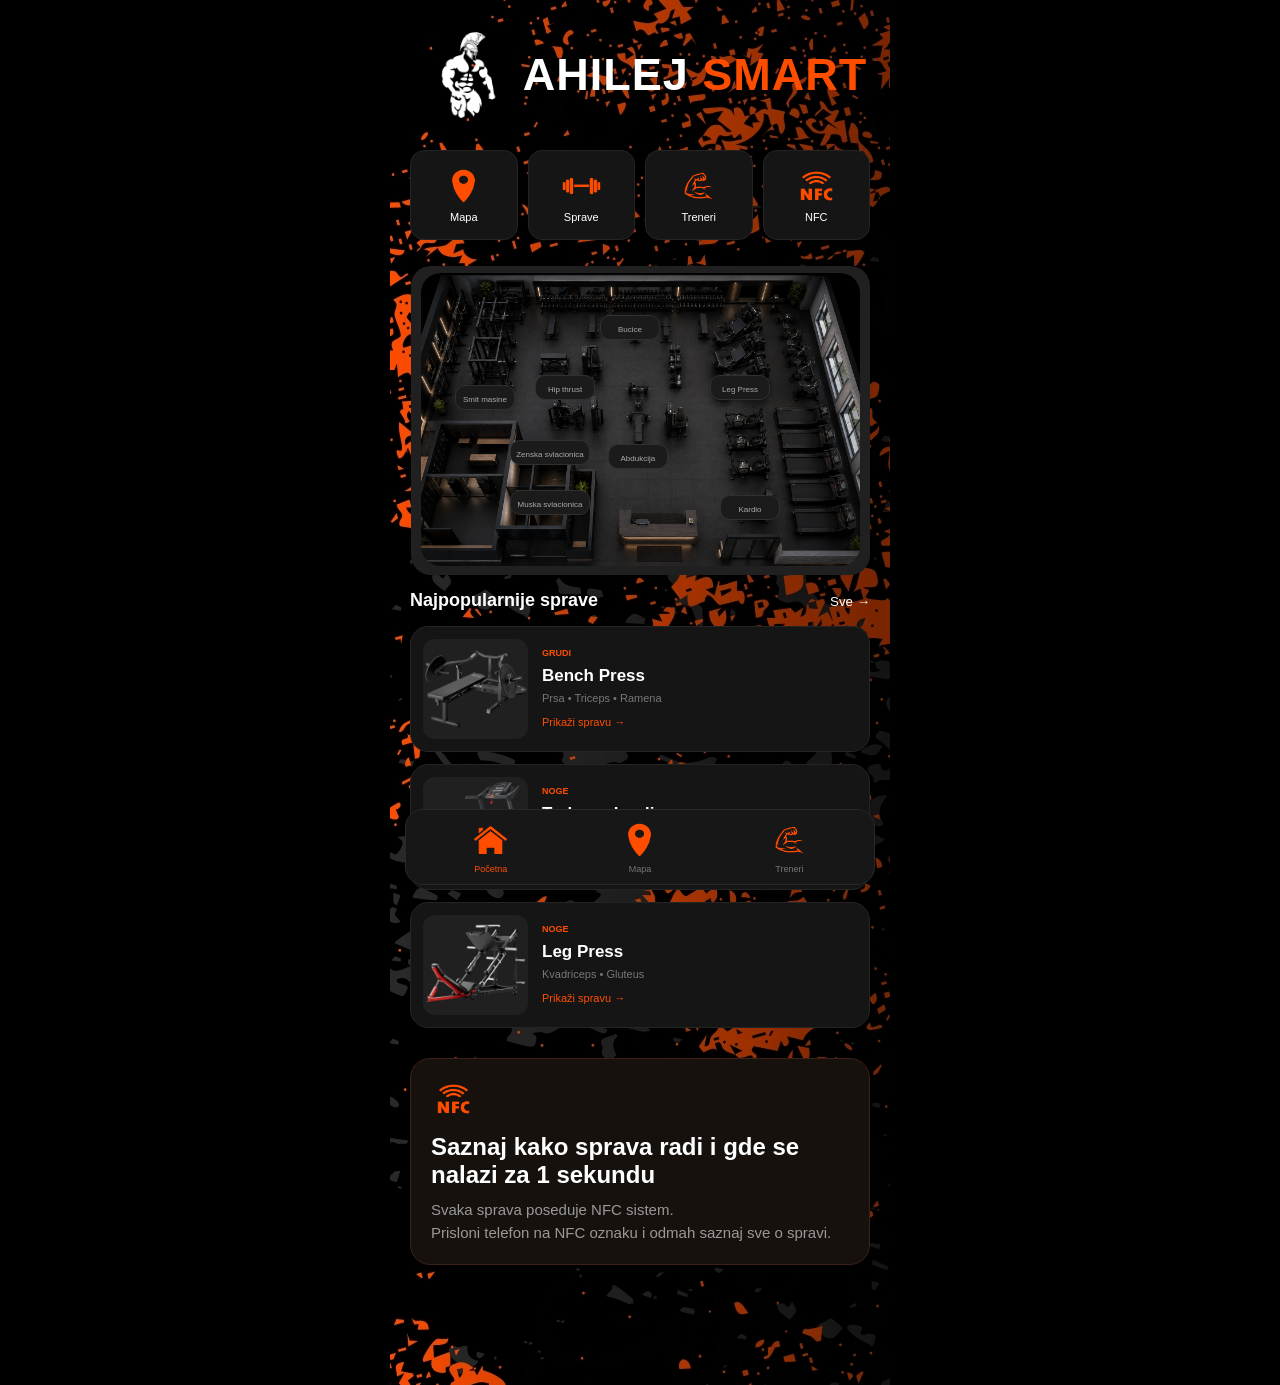
==== index.html @ 61a32daa "Update index.html" ====
<!DOCTYPE html>
<html lang="sr">
<head>
    <meta charset="UTF-8">
    <meta name="viewport" content="width=device-width, initial-scale=1.0">

    <title>Ahilej Smart Gym</title>

    <link rel="stylesheet" href="izgled.css">

</head>

<body>

    <div class="app">

       
        <header>
            <img class="a" src="a09cf7c3-b63e-42ff-845c-2c6d78ee60a0.png";>
            <div>
                <h1>AHILEJ <span>SMART</span></h1>
                
            </div>
            
            
        </header>
        </section>





       
        <section class="quick-buttons">

            <button>
                <a href="Untitled-1.html">
                <div>   
                    <img src="Untitled design (14).png">   
                </div>
                <span>Mapa</span>
                </a>
                
            </button>

            <button>
                <a href="Untitled-3.html">
<div> <img src="Untitled design (15).png"> </div>
                <span>Sprave</span>
                </a>
                
            </button>

            <button>
                <a href="unititled-2.html">
<div> <img src="Untitled design (16).png"> </div>
                <span>Treneri</span>
                </a>
                
            </button>

            <button>
                <div ><img src="Untitled design (17).png"> </div>
                <span>NFC</span>
            </button>

        </section>


        
        <section class="section">


            <div class="map">

                <div class="map-label cardio">
                     <img class="ak" src="ChatGPT Image 4. сеп 2026. 15_26_04.png";>
                </div>

                <div class="machine machine-1">
                    <span></span>
                    <small>Bucice</small>
                </div>

                <div class="machine machine-2">
                    <span></span>
                    <small>Hip  thrust</small>
                </div>

             

                <div class="machine machine-3 active">
                    <span></span>
                    <small>Leg Press</small>
                </div>

                <div class="machine machine-4">
                    <span></span>
                    <small>Kardio</small>
                </div>

                

                <div class="machine machine-5">
                    <span></span>
                    <small>Abdukcija</small>
                </div>

                <div class="machine machine-6">
                    <span></span>
                    <small>Smit masine</small>
                </div>

                <div class="machine machine-7">
                    <span></span>
                    <small>Muska svlacionica</small>
                </div>

                <div class="machine machine-8">
                    <span></span>
                    <small>Zenska svlacionica</small>
                </div>
               

            </div>

        </section>


        <!-- POPULAR MACHINES -->
        <section class="section">

            <div class="section-title">
                <h2>Najpopularnije sprave</h2>
                <a href="Untitled-3.html">
                <button class="see-all">Sve →</button>
            </a>
            </div>


            <div class="machines">

                <div class="machine-card">

                    <div class="machine-image">
                        <img class="a" src="Untitled design (20).png">
                    </div>

                    <div class="machine-info">
                        <span class="category">GRUDI</span>

                        <h3>Bench Press</h3>

                        <p>Prsa • Triceps • Ramena</p>

                        <button class="machine-button">
                            Prikaži spravu →
                        </button>
                    </div>

                </div>

                    <div class="machine-card">

                    <div class="machine-image">
                        <img class="a"  src="Untitled design (22).png">
                    </div>

                    <div class="machine-info">
                        <span class="category">NOGE</span>

                        <h3>Traka za kardio</h3>

                        <p>Kvadriceps • Gluteus • Listovi</p>

                        <button class="machine-button">
                            Prikaži spravu →
                        </button>
                    </div>

                </div>

                <div class="machine-card">

                    <div class="machine-image">
                     <img class="a"  src="Untitled design (19).png">
                    </div>

                    <div class="machine-info">
                        <span class="category">NOGE</span>

                        <h3>Leg Press</h3>

                        <p>Kvadriceps • Gluteus</p>

                        <button class="machine-button">
                            Prikaži spravu →
                        </button>
                    </div>

                </div>

            </div>

        </section>


        <!-- NFC -->
        <section class="nfc-card">

            <div ><img src="Untitled design (17).png"> </div>

            <div>
                

                <h2>Saznaj kako sprava radi i gde se nalazi za 1 sekundu</h2>
                <p>
                    Svaka sprava poseduje NFC sistem.<br>
                
                    Prisloni telefon na NFC oznaku
                    i odmah saznaj sve o spravi.
                </p>
            </div>

           

        </section>


        <!-- BOTTOM NAV -->
        <nav class="bottom-nav">

            <a href="index.html" class="active">
                <img src="Untitled design (18).png"> 
                Početna
            </a>

            <a href="Untitled-1.html">
                <img src="Untitled design (14).png">
                Mapa
            </a>

            <a href="unititled-2.html">
                <img src="Untitled design (16).png">
                Treneri
            </a>

           

        </nav>

    </div>

</body>
</html>
---- izgled.css ----
* {
    margin: 0;
    padding: 0;
    box-sizing: border-box;
}

body {
    
    font-family: Arial, Helvetica, sans-serif;
    background: black;
    color: white;
    
}
 
.ak{
    border-radius: 20px;
    width: 100%;
    height: 100%;
}

.appa {
    background-image: url(Untitled\ design\ \(2\).jpg);
    width: 100%;
    height: 100%;
    max-width: 500px;
    margin: auto;
    padding: 20px;
    padding-bottom: 312px;
    
}

.appk {
    background-image: url(Untitled\ design\ \(2\).jpg);
    width: 100%;
    height: 100%;
    max-width: 500px;
    margin: auto;
    padding: 20px;
    padding-bottom: 112px;
    
}

.apps {
    background-image: url(Untitled\ design\ \(2\).jpg);
    width: 100%;
    height: 765px;
    max-width: 500px;
    margin: auto;
    padding: 10px;
    
    
}

.app {
    background-image: url(Untitled\ design\ \(2\).jpg);
    width: 100%;
    height: 100%;
    max-width: 500px;
    margin: auto;
    padding: 20px;
    padding-bottom: 120px;
    
}

img{
    width: 45px;
    height: 40px;

}

header {
    display: flex;
    justify-content: center;
    align-items: center;
    
}

.a{
    width: 110px;
    height: 110px;
}

.small-text {
    color: #888;
    font-size: 13px;
    margin-bottom: 4px;
}

h1 {
    font-size: 45px;
    letter-spacing: 1px;
}

h1 span {
    color: #ff4d00;
}

.profile {
    width: 42px;
    height: 42px;
    border-radius: 50%;
    background: #ff4d00;

    display: flex;
    align-items: center;
    justify-content: center;

    font-weight: bold;
}


/* WELCOME */

.welcome {
    margin-top: 35px;

    display: flex;
    justify-content: space-between;
    align-items: center;
}

.welcome p {
    color: #999;
    font-size: 14px;
}

.welcome h2 {
    margin-top: 5px;
    font-size: 24px;
}

.fire {
    font-size: 35px;
}


/* SEARCH */

.search {
    margin-top: 25px;

    background: #151515;
    border: 1px solid #252525;

    border-radius: 14px;

    height: 52px;

    display: flex;
    align-items: center;

    padding: 0 15px;
}

.search span {
    font-size: 20px;
}

.search input {
    background: transparent;
    border: none;
    outline: none;

    color: white;

    width: 100%;

    margin-left: 10px;

    font-size: 14px;
}

.search input::placeholder {
    color: #777;
}


/* QUICK BUTTONS */

.quick-buttons {
    display: grid;
    grid-template-columns: repeat(4, 1fr);
    gap: 10px;

    margin-top: 20px;
}

.quick-buttons button {
    background: #151515;
    border: 1px solid #242424;

    border-radius: 14px;

    padding: 15px 5px;

    color: white;

    cursor: pointer;
}

.quick-buttons .icon {
    font-size: 23px;
    margin-bottom: 7px;
}

.quick-buttons span {
    font-size: 11px;
    
}

a {
    text-decoration: none;
    color: white;
}
/* SECTIONS */

.section {
    margin-top: 25px;
}

.section-title {
    display: flex;
    justify-content: space-between;
    align-items: center;
    margin-bottom: 15px;
}

.section-title h2 {
    font-size: 18px;
    
}

.see-all {
    border: none;
    background: transparent;
    color: white;
    cursor: pointer;
}


/* MAP */

.map {
    height: 300px;

    

    border-radius: 20px;

    position: relative;

}

.slika{
  position: relative;
  right: 50px;
  top: 100px;
  margin-top: -150px;
  height: auto;
 width: 120%;
 
}


/* MAP LABELS */

.map-label {
    position: absolute;

    background: #202020;

    border-radius: 20px;

    padding: 7px 10px;

    font-size: 9px;

    color: #aaa;
}

.cardio {
    top: 1px;
    left: 1px;
}

.chest {
    top: 15px;
    right: 15px;
}

.legs {
    bottom: 15px;
    left: 15px;
}


/* MACHINES */

.machine {
    position: absolute;

    width: 60px;
    height: 25px;

    background: #1b1b1b;

    border: 1px solid #303030;

    border-radius: 10px;

    display: flex;
    flex-direction: column;

    align-items: center;
    justify-content: center;

    gap: 3px;
}

.machine span {
    font-size: 22px;
}

.machine small {
    color: #aaa;
    font-size: 8px;
}

.machine-1 {
    top: 50px;
    left: 190px;
}

.machine-2 {
    top: 110px;
    left: 125px;
}

.machine-3 {
    top: 110px;
    right: 100px;
}

.machine-4 {
    top: 230px;
    right: 90px;
}

.machine-5 {
    bottom: 32%;
    left: 43%;
}

.machine-6 {
    bottom: 155px;
    left: 45px;
}

.machine-7 {
    bottom: 50px;
    left: 100px;
    width: 80px;
}

.machine-8 {
    bottom: 100px;
    left: 100px;
    width: 80px;
}





/* LOCATION */

.location {
    position: absolute;

    left: 50%;
    top: 52%;

    transform: translate(-50%, -50%);

    display: flex;
    align-items: center;
    gap: 7px;

    background: #ff4d00;

    padding: 7px 12px;

    border-radius: 20px;

    font-size: 10px;

    font-weight: bold;
}

.location-dot {
    width: 7px;
    height: 7px;

    background: white;

    border-radius: 50%;
}


/* MACHINE CARDS */

.machines {
    display: flex;
    flex-direction: column;
    gap: 12px;
}

.machine-card {
    background: #151515;

    border: 1px solid #252525;

    border-radius: 18px;

    padding: 12px;

    display: flex;

    gap: 14px;
}

.machine-image {
    width: 105px;
   
    height: 100px;

    background: #202020;

    border-radius: 12px;

    display: flex;
    align-items: center;
    justify-content: center;

    font-size: 40px;
}



.machine-info {
    padding-top: 3px;
}

.category {
    font-size: 9px;
    color: #ff4d00;
    font-weight: bold;
}

.machine-info h3 {
    margin-top: 6px;
    font-size: 17px;
}

.machine-info p {
    color: #777;
    font-size: 11px;
    margin-top: 6px;
}

.machine-button {
    margin-top: 12px;

    background: transparent;

    border: none;

    color: #ff4d00;

    font-size: 11px;

    cursor: pointer;
}


/* NFC CARD */

.nfc-card {
    margin-top: 30px;

    padding: 20px;

    border-radius: 20px;

    background: #17110e;

    border: 1px solid #3b2116;

    position: relative;
}

.nfc-icon {
    font-size: 30px;

    margin-bottom: 12px;
}

.nfc-card span {
    color: #ff4d00;

    font-size: 10px;

    font-weight: bold;
}

.nfc-card h2 {
    margin-top: 10px;

    font-size: 24px;
}

.nfc-card p {
    

    color: #999;

    font-size: 15px;

    line-height: 1.5;

    margin-top: 10px;
}

.nfc-button {
    margin-top: 15px;

    background: #ff4d00;

    border: none;

    color: white;

    padding: 10px 15px;

    border-radius: 9px;

    font-weight: bold;

    cursor: pointer;
}


/* BOTTOM NAV */

.bottom-nav {
    position: fixed;

    bottom: 15px;
    left: 50%;

    transform: translateX(-50%);

    width: calc(100% - 30px);
    max-width: 470px;

    background: #171717;

    border: 1px solid #292929;

    border-radius: 18px;

    padding: 10px;

    display: flex;
    justify-content: space-around;

    backdrop-filter: blur(10px);
}

.bottom-nav a {
    display: flex;
    flex-direction: column;

    align-items: center;

    gap: 4px;

    color: #777;

    font-size: 9px;

    cursor: pointer;
}

.bottom-nav a span {
    font-size: 18px;
}

.bottom-nav a.active {
    color: #ff4d00;
}
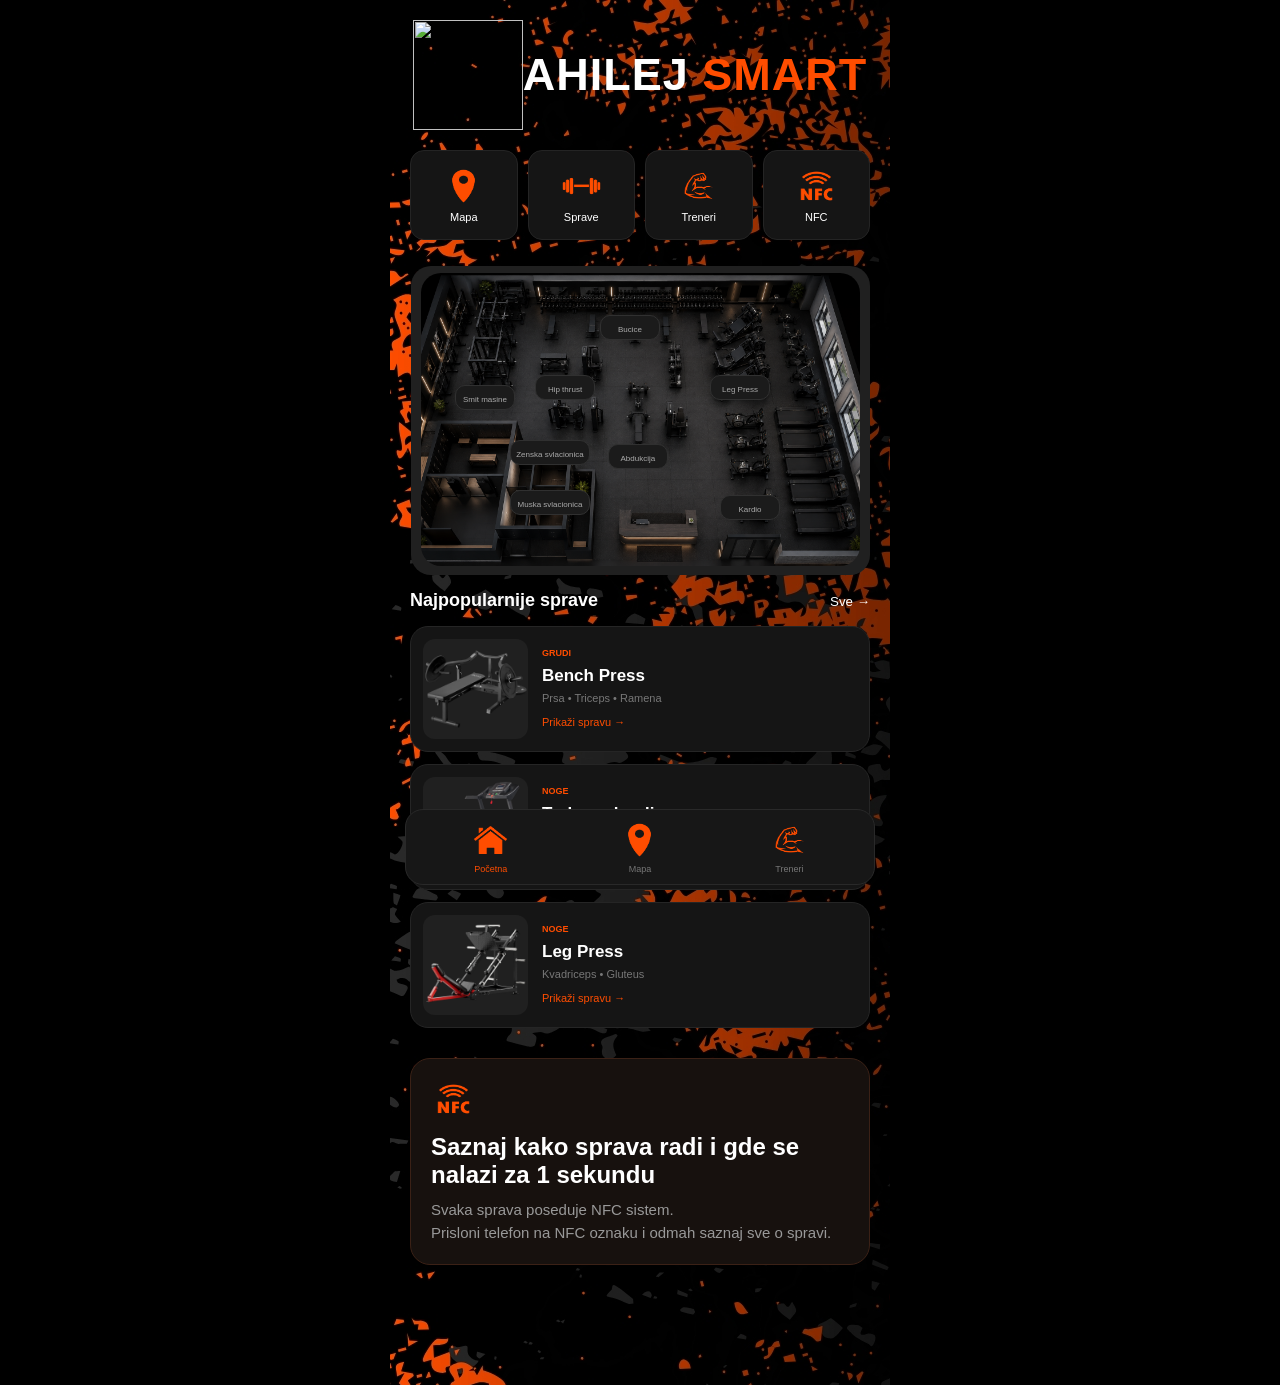
==== commit 91a42cc4: "Refactor index.html for improved structure Updated the title and corrected HTML structure." ====
--- a/index.html
+++ b/index.html
@@ -5,7 +5,7 @@
     <meta charset="UTF-8">
     <meta name="viewport" content="width=device-width, initial-scale=1.0">
 
-    <title>Ahilej Smart Gym</title>
+    <title>Smart Gym</title>
 
     <link rel="stylesheet" href="izgled.css">
 
@@ -17,7 +17,7 @@
 
        
         <header>
-            <img class="a" src="a09cf7c3-b63e-42ff-845c-2c6d78ee60a0.png";>
+            <img class="a" src="";>
             <div>
                 <h1>AHILEJ <span>SMART</span></h1>
                 
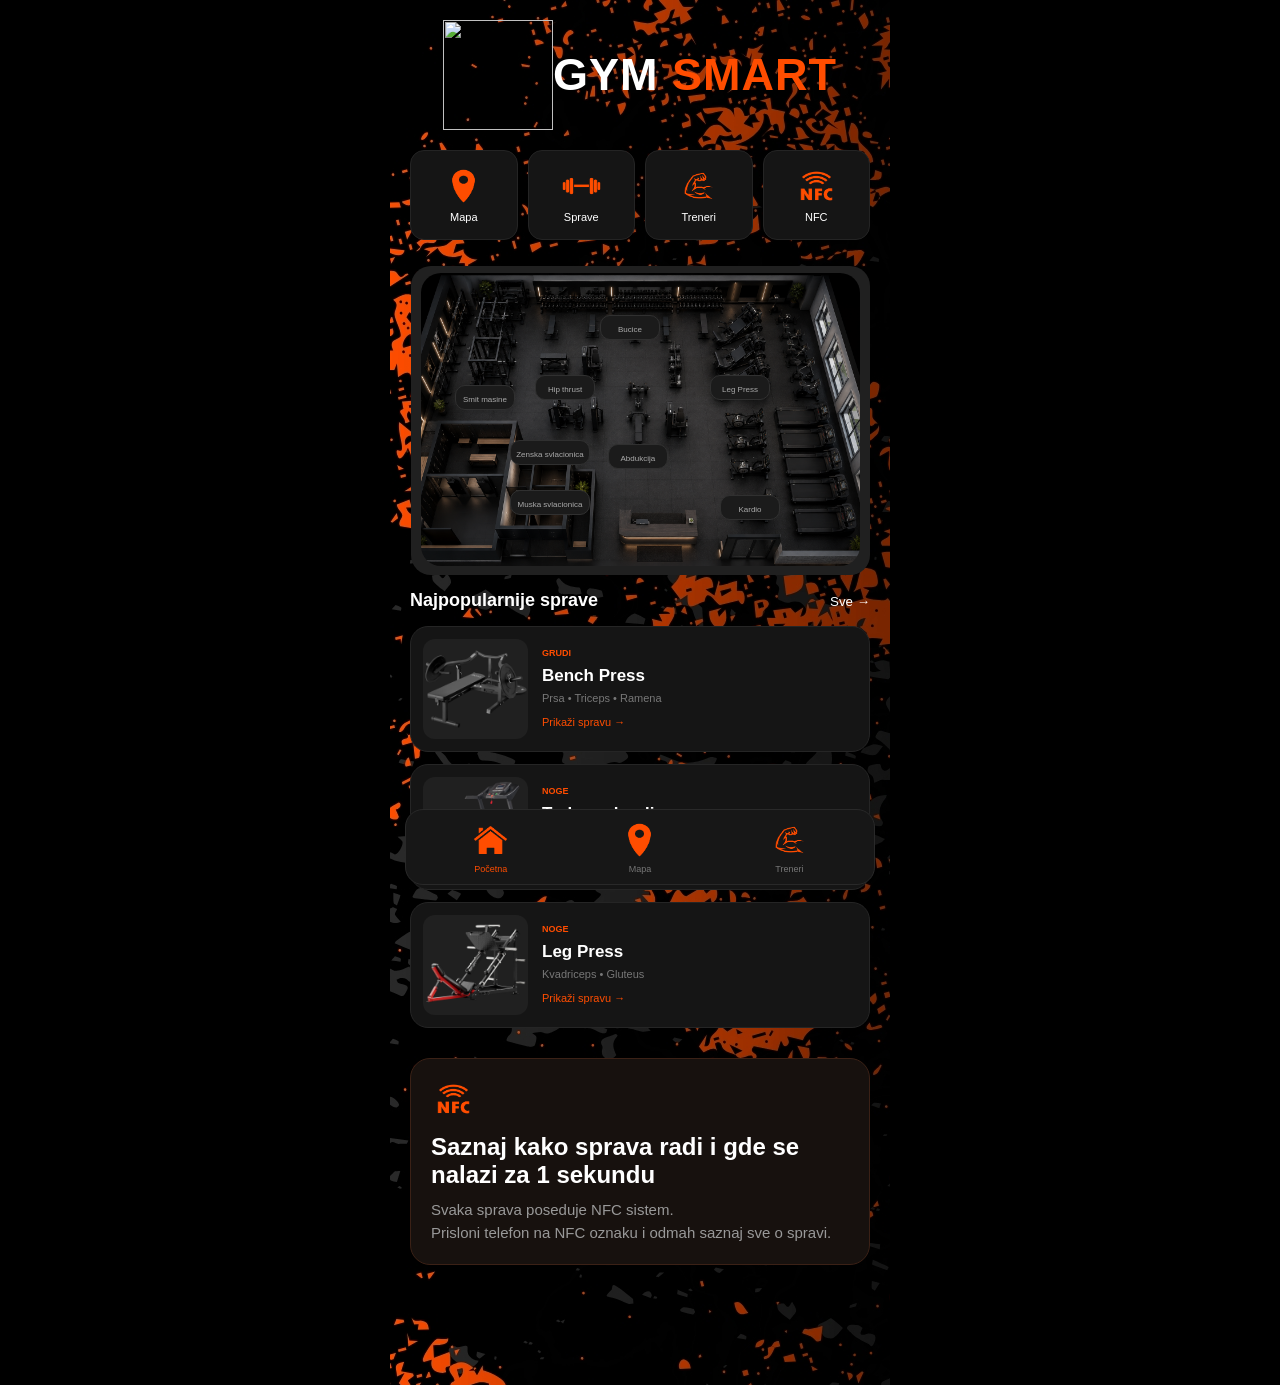
==== commit ff5f86a8: "Refactor index.html for improved structure and content" ====
--- a/index.html
+++ b/index.html
@@ -19,7 +19,7 @@
         <header>
             <img class="a" src="";>
             <div>
-                <h1>AHILEJ <span>SMART</span></h1>
+                <h1>GYM <span>SMART</span></h1>
                 
             </div>
             
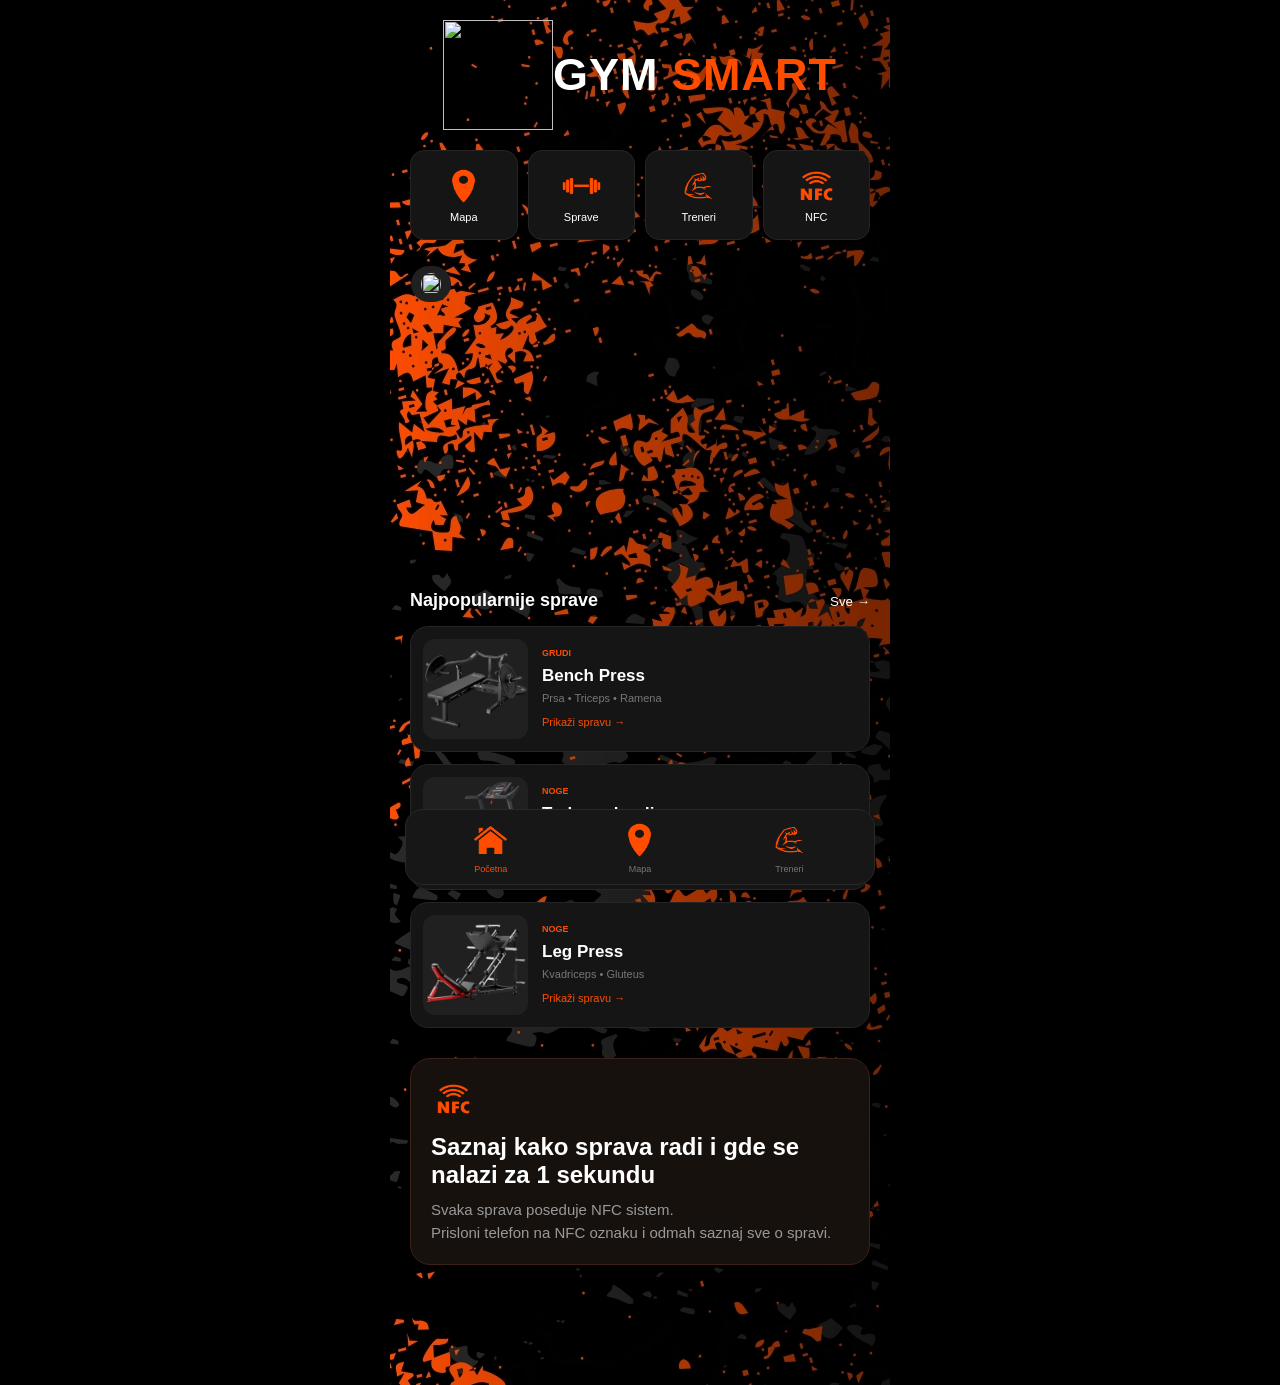
==== commit b05826c1: "Update index.html" ====
--- a/index.html
+++ b/index.html
@@ -75,54 +75,9 @@
             <div class="map">
 
                 <div class="map-label cardio">
-                     <img class="ak" src="ChatGPT Image 4. сеп 2026. 15_26_04.png";>
-                </div>
-
-                <div class="machine machine-1">
-                    <span></span>
-                    <small>Bucice</small>
-                </div>
-
-                <div class="machine machine-2">
-                    <span></span>
-                    <small>Hip  thrust</small>
-                </div>
-
-             
-
-                <div class="machine machine-3 active">
-                    <span></span>
-                    <small>Leg Press</small>
-                </div>
-
-                <div class="machine machine-4">
-                    <span></span>
-                    <small>Kardio</small>
-                </div>
-
-                
-
-                <div class="machine machine-5">
-                    <span></span>
-                    <small>Abdukcija</small>
-                </div>
-
-                <div class="machine machine-6">
-                    <span></span>
-                    <small>Smit masine</small>
-                </div>
-
-                <div class="machine machine-7">
-                    <span></span>
-                    <small>Muska svlacionica</small>
-                </div>
-
-                <div class="machine machine-8">
-                    <span></span>
-                    <small>Zenska svlacionica</small>
+                     <img class="ak" src="Add a subheading";>
                 </div>
                
-
             </div>
 
         </section>
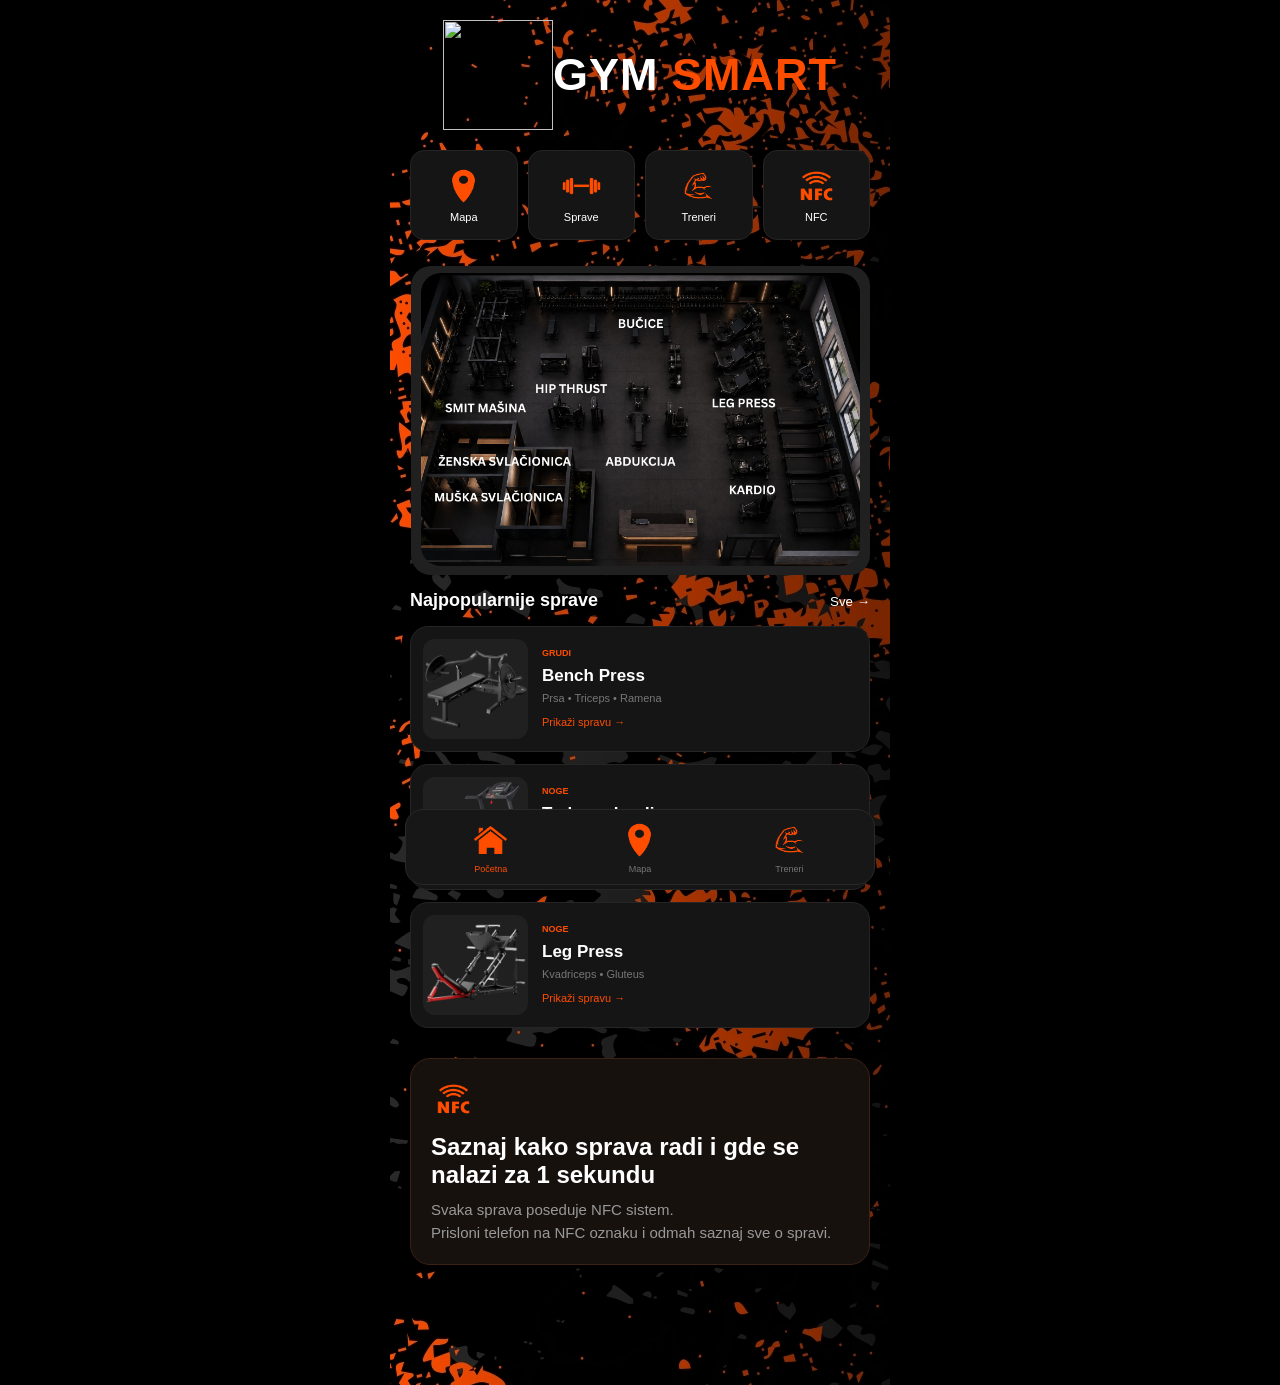
==== commit 38737773: "Update index.html" ====
--- a/index.html
+++ b/index.html
@@ -75,7 +75,7 @@
             <div class="map">
 
                 <div class="map-label cardio">
-                     <img class="ak" src="Add a subheading";>
+                     <img class="ak" src="Add a subheading.jpg";>
                 </div>
                
             </div>
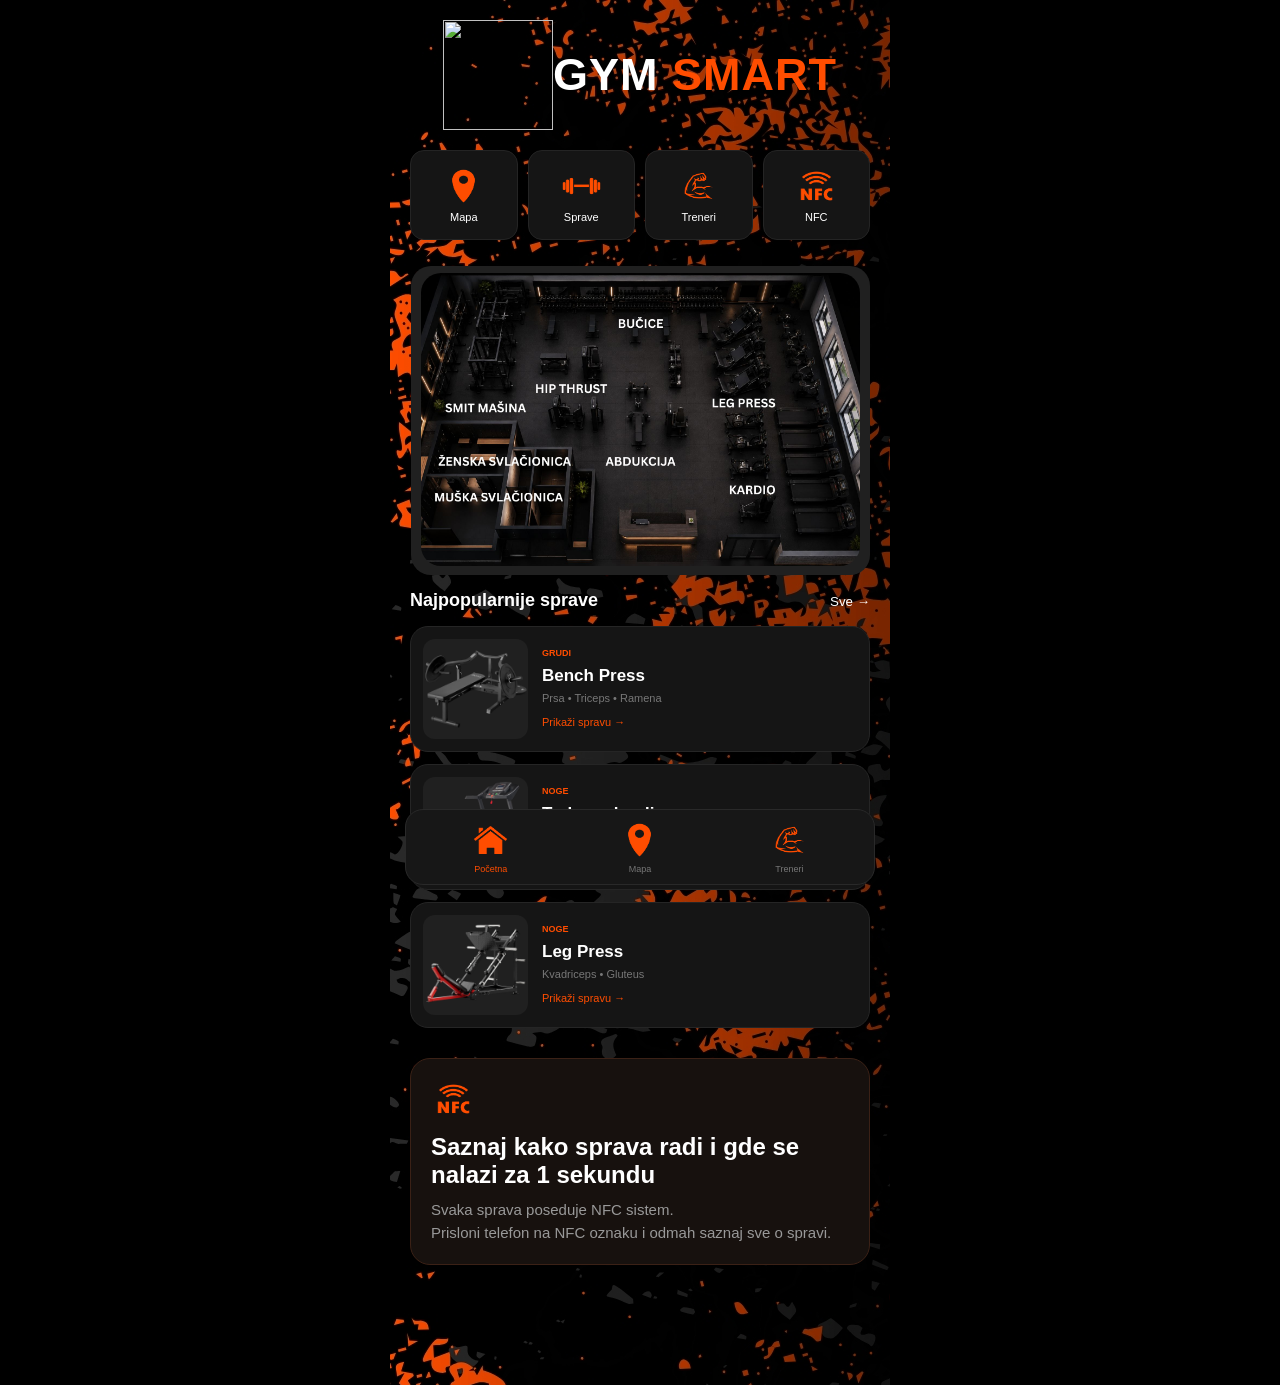
==== commit fffb990b: "Update index.html" ====
--- a/index.html
+++ b/index.html
@@ -17,7 +17,7 @@
 
        
         <header>
-            <img class="a" src="";>
+            <img class="a" src="sma.png)";>
             <div>
                 <h1>GYM <span>SMART</span></h1>
                 
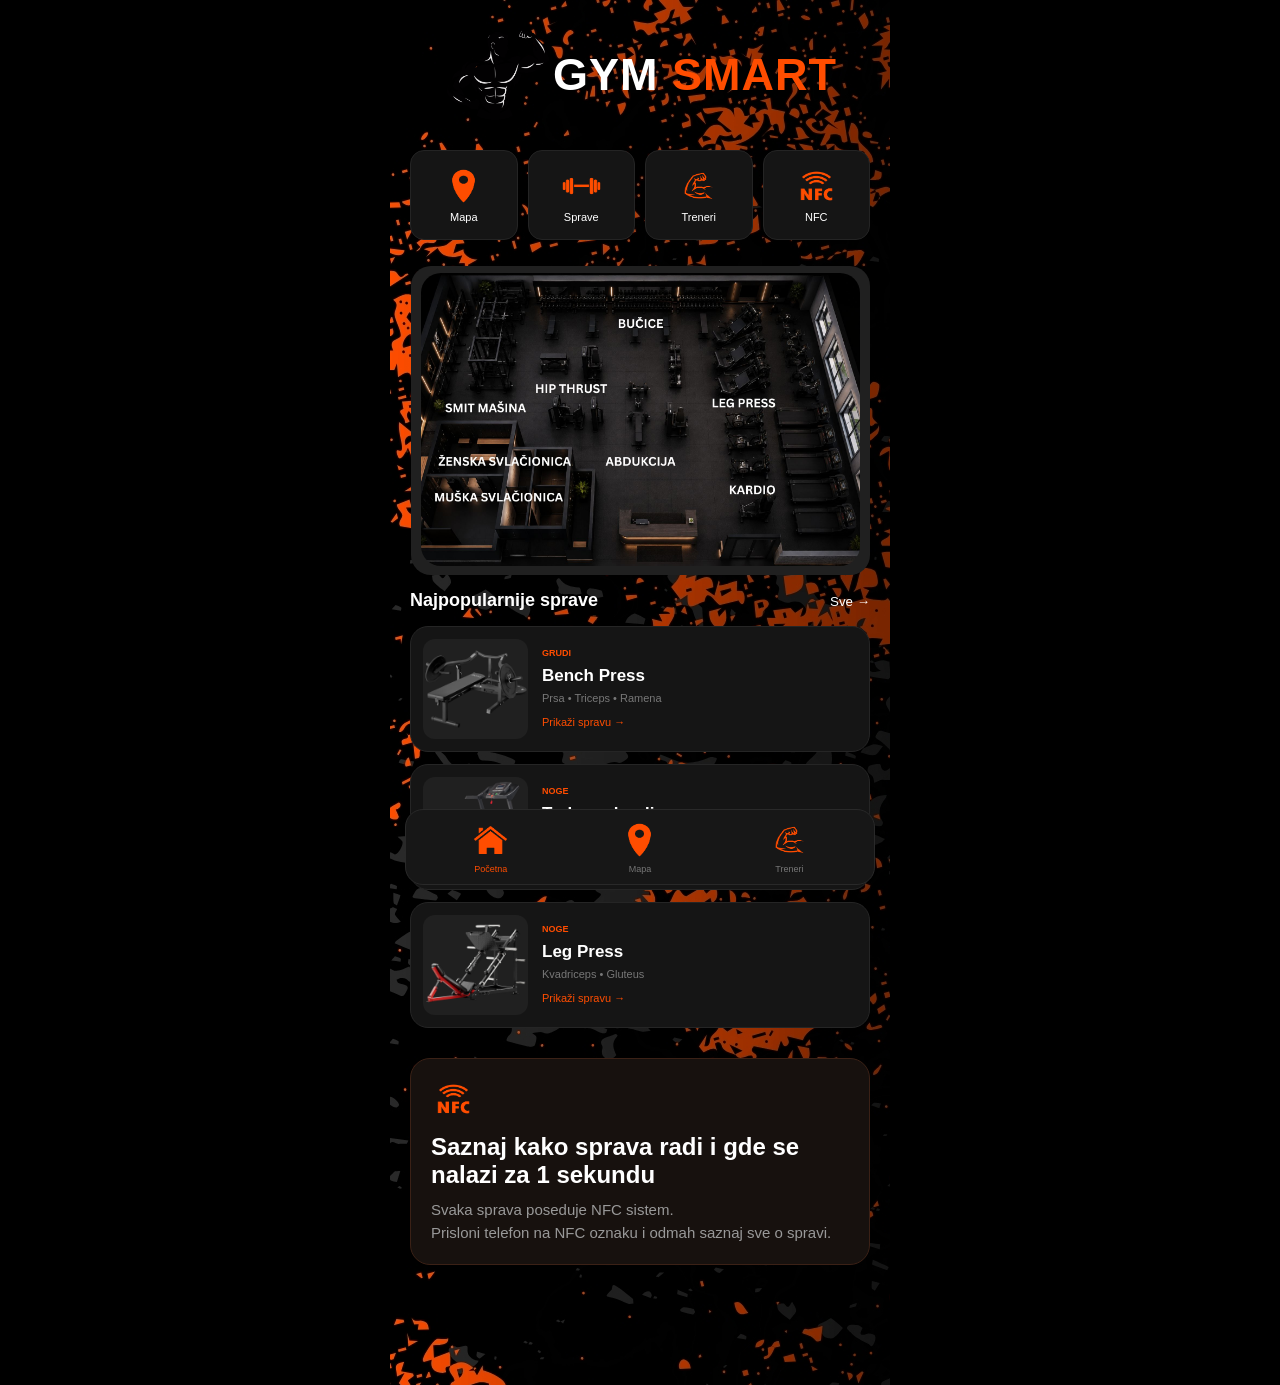
==== commit b6d29ca7: "Update index.html" ====
--- a/index.html
+++ b/index.html
@@ -17,7 +17,7 @@
 
        
         <header>
-            <img class="a" src="sma.png)";>
+            <img class="a" src="sma.png";>
             <div>
                 <h1>GYM <span>SMART</span></h1>
                 
